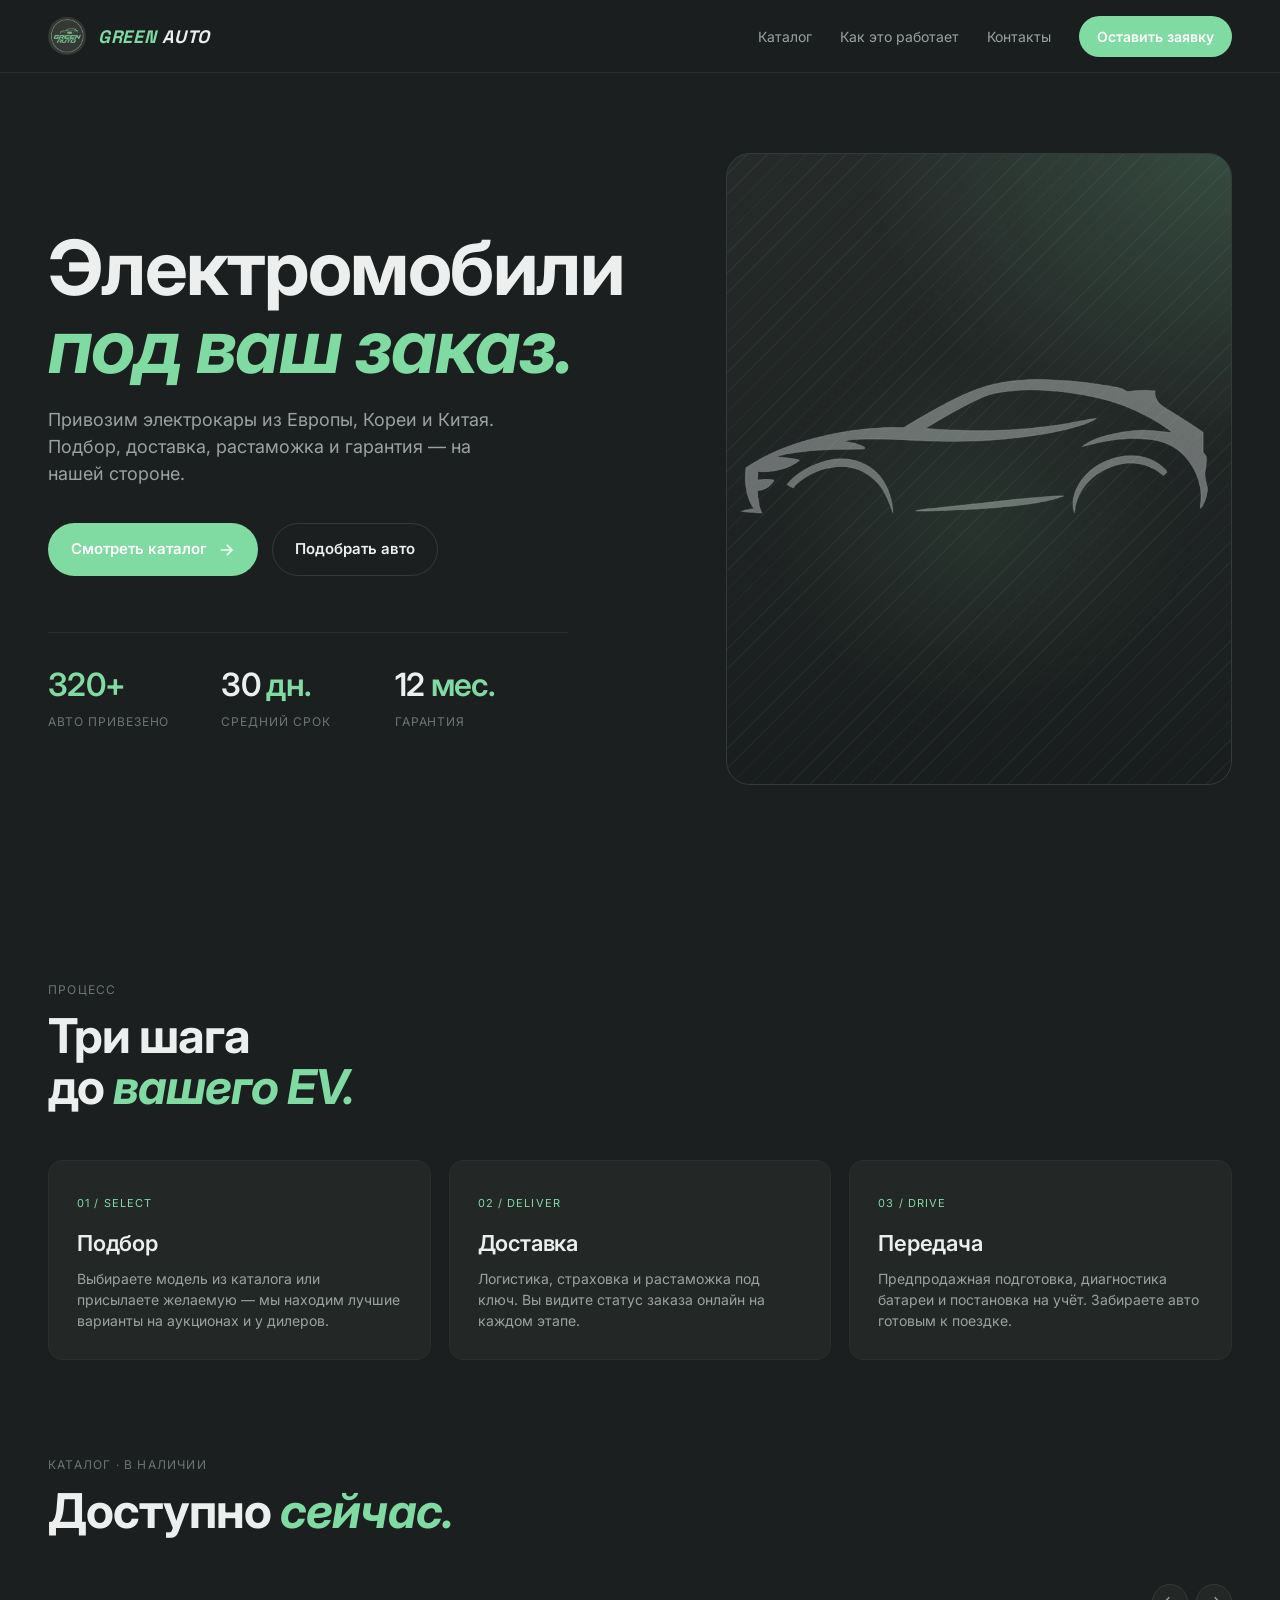
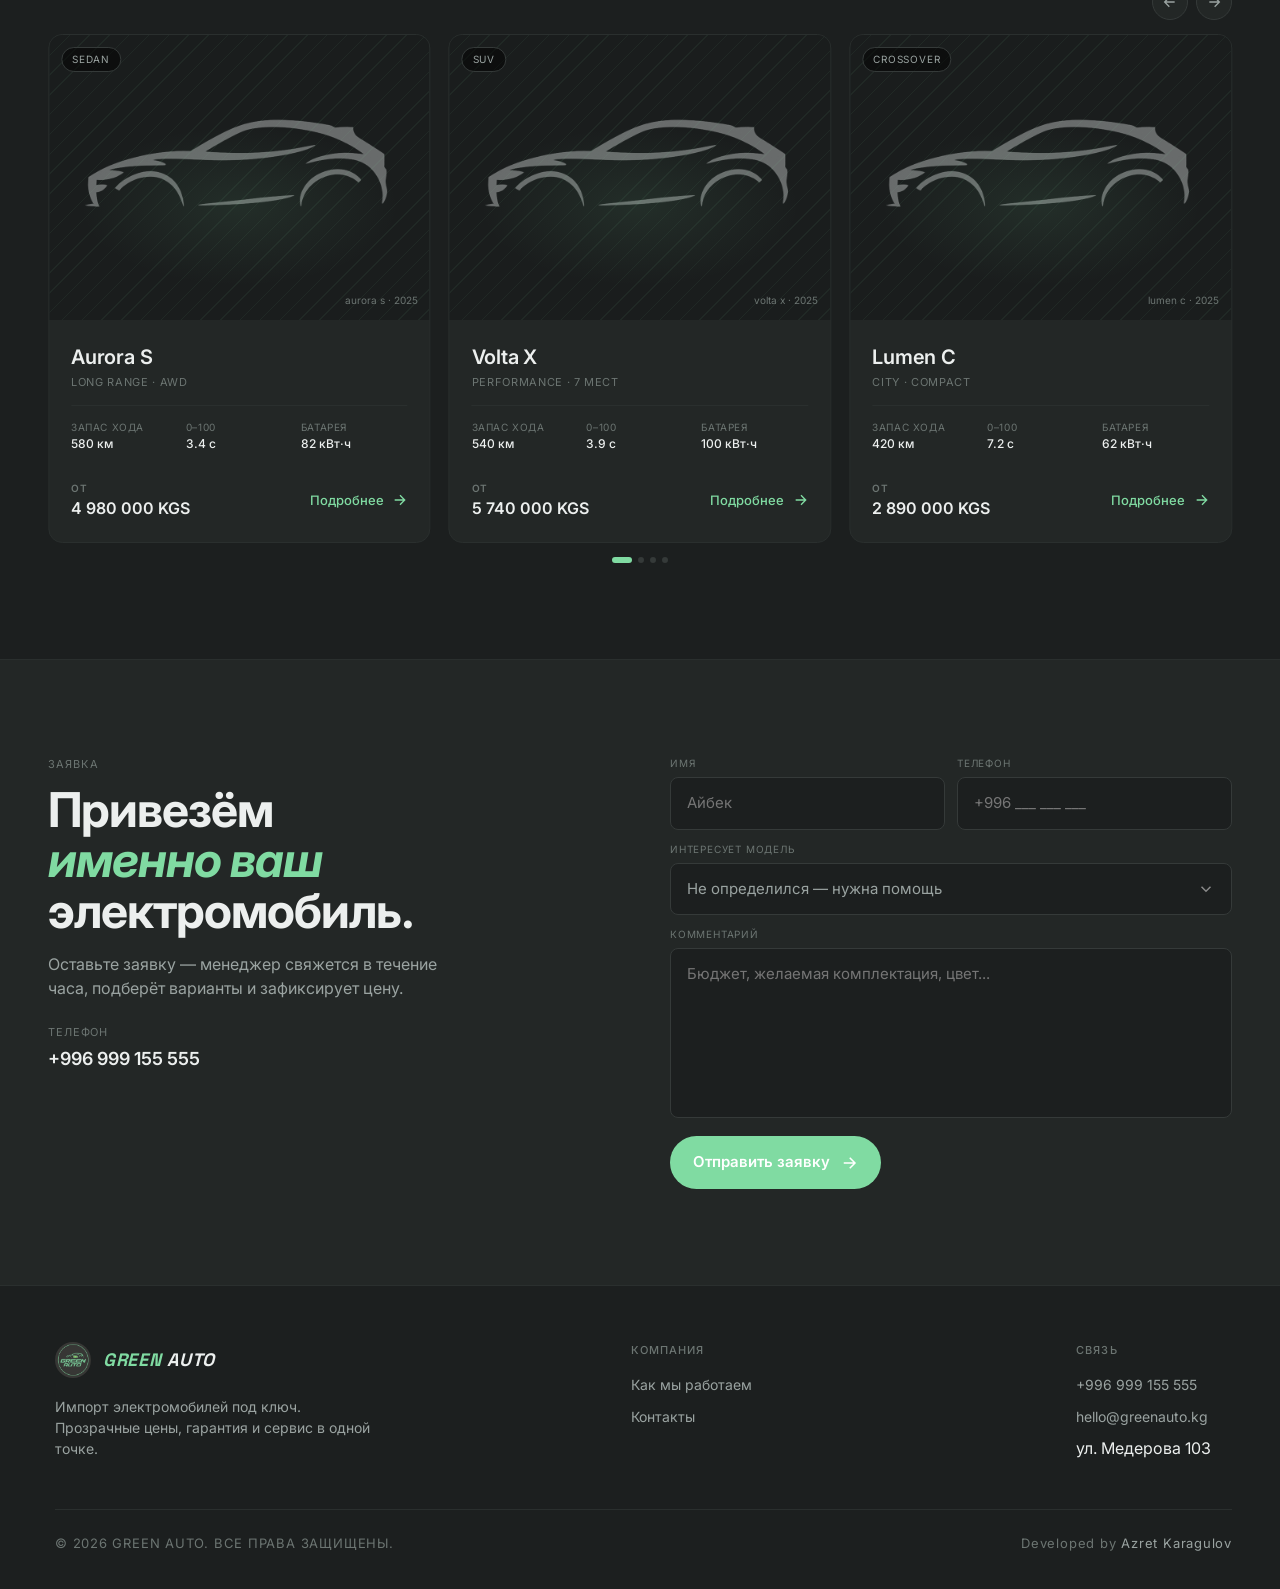
==== index.html @ da024464 "Add files via upload" ====
<!doctype html>
<html lang="ru">
<head>
<meta charset="utf-8" />
<meta name="viewport" content="width=device-width, initial-scale=1" />
<title>Green Auto — электромобили под заказ</title>
<link rel="preconnect" href="https://fonts.googleapis.com" />
<link rel="preconnect" href="https://fonts.gstatic.com" crossorigin />
<link href="https://fonts.googleapis.com/css2?family=Inter:wght@400;500;600;700;800&family=Space+Grotesk:wght@700&display=swap" rel="stylesheet" />
<link rel="stylesheet" href="./styles.css" />
</head>
<body>

<!-- ============ NAV ============ -->
<header class="nav">
  <div class="container nav-inner">
    <a href="index.html" class="brand">
      <img src="/imgs/logo.png" alt="Green Auto" style="width:38px;height:38px;border-radius:50%;object-fit:cover;" />
      <span class="brand-name"><span>GREEN</span> AUTO</span>
    </a>
    <nav class="nav-links">
      <a href="#cars">Каталог</a>
      <a href="#how">Как это работает</a>
      <a href="#contact">Контакты</a>
      <a href="#contact" class="nav-cta">Оставить заявку</a>
    </nav>
  </div>
</header>

<!-- ============ HERO ============ -->
<section class="hero">
  <div class="container hero-grid">
    <div class="hero-copy">
      <h1>Электромобили<br/><span class="accent">под ваш заказ.</span></h1>
      <p class="hero-sub">Привозим электрокары из Европы, Кореи и Китая. Подбор, доставка, растаможка и гарантия — на нашей стороне.</p>
      <div class="hero-actions">
        <a href="#cars" class="btn btn-primary">
          Смотреть каталог
          <svg class="arrow" viewBox="0 0 24 24" fill="none" stroke="currentColor" stroke-width="2"><path d="M5 12h14M13 5l7 7-7 7"/></svg>
        </a>
        <a href="#contact" class="btn btn-ghost">Подобрать авто</a>
      </div>

      <div class="hero-stats">
        <div>
          <div class="stat-num"><span>320+</span></div>
          <div class="stat-label">авто привезено</div>
        </div>
        <div>
          <div class="stat-num">30 <span>дн.</span></div>
          <div class="stat-label">средний срок</div>
        </div>
        <div>
          <div class="stat-num">12 <span>мес.</span></div>
          <div class="stat-label">гарантия</div>
        </div>
      </div>
    </div>

<div class="hero-visual" aria-hidden="true">
          <div class="placeholder-stripes"></div>
          <img src="/imgs/car_bg.png" alt="Электромобиль" style="position:absolute;inset:0;width:100%;height:100%;object-fit:cover;mix-blend-mode:luminosity;opacity:0.55;" />
    </div>
  </div>
</section>

<!-- ============ HOW IT WORKS ============ -->
<section id="how">
  <div class="container">
    <div class="section-head">
      <div>
        <div class="kicker">процесс</div>
        <h2>Три шага<br/>до <span class="accent">вашего EV.</span></h2>
      </div>
    </div>

    <div class="steps">
      <div class="step">
        <span class="num">01 / SELECT</span>
        <h3>Подбор</h3>
        <p>Выбираете модель из каталога или присылаете желаемую — мы находим лучшие варианты на аукционах и у дилеров.</p>
      </div>
      <div class="step">
        <span class="num">02 / DELIVER</span>
        <h3>Доставка</h3>
        <p>Логистика, страховка и растаможка под ключ. Вы видите статус заказа онлайн на каждом этапе.</p>
      </div>
      <div class="step">
        <span class="num">03 / DRIVE</span>
        <h3>Передача</h3>
        <p>Предпродажная подготовка, диагностика батареи и постановка на учёт. Забираете авто готовым к поездке.</p>
      </div>
    </div>
  </div>
</section>

<!-- ============ CARS ============ -->
<section id="cars" style="padding-top:0;">
  <div class="container">
    <div class="section-head">
      <div>
        <div class="kicker">каталог · в наличии</div>
        <h2>Доступно <span class="accent">сейчас.</span></h2>
      </div>
    </div>

    <div class="cars-grid">

      <a href="aurora-s.html" class="car-card">
        <div class="car-media">
          <div class="placeholder-stripes"></div>
          <img src="/imgs/car_bg.png" alt="Автомобиль" style="position:absolute;inset:0;width:100%;height:100%;object-fit:cover;mix-blend-mode:luminosity;opacity:0.55;" />
          <span class="badge">SEDAN</span>
          <span class="label">aurora s · 2025</span>
        </div>
        <div class="car-body">
          <div class="car-title-row">
            <div>
              <div class="car-title">Aurora S</div>
              <div class="car-sub">LONG RANGE · AWD</div>
            </div>
          </div>
          <div class="car-specs">
            <div>
              <div class="k">Запас хода</div>
              <div class="v">580 км</div>
            </div>
            <div>
              <div class="k">0–100</div>
              <div class="v">3.4 с</div>
            </div>
            <div>
              <div class="k">Батарея</div>
              <div class="v">82 кВт·ч</div>
            </div>
          </div>
          <div class="car-foot">
            <div class="car-price">
              <span class="from">от</span>
              4 980 000 KGS
            </div>
            <span class="car-link">Подробнее
              <svg width="16" height="16" viewBox="0 0 24 24" fill="none" stroke="currentColor" stroke-width="2"><path d="M5 12h14M13 5l7 7-7 7"/></svg>
            </span>
          </div>
        </div>
      </a>

      <a href="volta-x.html" class="car-card">
        <div class="car-media">
          <div class="placeholder-stripes"></div>
          <img src="/imgs/car_bg.png" alt="Автомобиль" style="position:absolute;inset:0;width:100%;height:100%;object-fit:cover;mix-blend-mode:luminosity;opacity:0.55;" />
          <span class="badge">SUV</span>
          <span class="label">volta x · 2025</span>
        </div>
        <div class="car-body">
          <div class="car-title-row">
            <div>
              <div class="car-title">Volta X</div>
              <div class="car-sub">PERFORMANCE · 7 МЕСТ</div>
            </div>
          </div>
          <div class="car-specs">
            <div>
              <div class="k">Запас хода</div>
              <div class="v">540 км</div>
            </div>
            <div>
              <div class="k">0–100</div>
              <div class="v">3.9 с</div>
            </div>
            <div>
              <div class="k">Батарея</div>
              <div class="v">100 кВт·ч</div>
            </div>
          </div>
          <div class="car-foot">
            <div class="car-price">
              <span class="from">от</span>
              5 740 000 KGS
            </div>
            <span class="car-link">Подробнее
              <svg width="16" height="16" viewBox="0 0 24 24" fill="none" stroke="currentColor" stroke-width="2"><path d="M5 12h14M13 5l7 7-7 7"/></svg>
            </span>
          </div>
        </div>
      </a>

      <a href="lumen-c.html" class="car-card">
        <div class="car-media">
          <div class="placeholder-stripes"></div>
          <img src="/imgs/car_bg.png" alt="Автомобиль" style="position:absolute;inset:0;width:100%;height:100%;object-fit:cover;mix-blend-mode:luminosity;opacity:0.55;" />
          <span class="badge">CROSSOVER</span>
          <span class="label">lumen c · 2025</span>
        </div>
        <div class="car-body">
          <div class="car-title-row">
            <div>
              <div class="car-title">Lumen C</div>
              <div class="car-sub">CITY · COMPACT</div>
            </div>
          </div>
          <div class="car-specs">
            <div>
              <div class="k">Запас хода</div>
              <div class="v">420 км</div>
            </div>
            <div>
              <div class="k">0–100</div>
              <div class="v">7.2 с</div>
            </div>
            <div>
              <div class="k">Батарея</div>
              <div class="v">62 кВт·ч</div>
            </div>
          </div>
          <div class="car-foot">
            <div class="car-price">
              <span class="from">от</span>
              2 890 000 KGS
            </div>
            <span class="car-link">Подробнее
              <svg width="16" height="16" viewBox="0 0 24 24" fill="none" stroke="currentColor" stroke-width="2"><path d="M5 12h14M13 5l7 7-7 7"/></svg>
            </span>
          </div>
        </div>
      </a>

      <a href="orbit-gt.html" class="car-card">
        <div class="car-media">
          <div class="placeholder-stripes"></div>
          <img src="/imgs/car_bg.png" alt="Автомобиль" style="position:absolute;inset:0;width:100%;height:100%;object-fit:cover;mix-blend-mode:luminosity;opacity:0.55;" />
          <span class="badge">GT COUPE</span>
          <span class="label">orbit gt · 2025</span>
        </div>
        <div class="car-body">
          <div class="car-title-row">
            <div>
              <div class="car-title">Orbit GT</div>
              <div class="car-sub">DUAL MOTOR · 800V</div>
            </div>
          </div>
          <div class="car-specs">
            <div>
              <div class="k">Запас хода</div>
              <div class="v">610 км</div>
            </div>
            <div>
              <div class="k">0–100</div>
              <div class="v">2.8 с</div>
            </div>
            <div>
              <div class="k">Батарея</div>
              <div class="v">93 кВт·ч</div>
            </div>
          </div>
          <div class="car-foot">
            <div class="car-price">
              <span class="from">от</span>
              7 220 000 KGS
            </div>
            <span class="car-link">Подробнее
              <svg width="16" height="16" viewBox="0 0 24 24" fill="none" stroke="currentColor" stroke-width="2"><path d="M5 12h14M13 5l7 7-7 7"/></svg>
            </span>
          </div>
        </div>
      </a>

    </div>
  </div>
</section>

<!-- ============ CONTACT ============ -->
<section id="contact" class="contact">
  <div class="container contact-grid">
    <div>
      <div class="kicker mono" style="color:var(--text-dim);font-size:11px;letter-spacing:.1em;text-transform:uppercase;margin-bottom:12px;">заявка</div>
      <h2>Привезём <br><span class="accent">именно ваш</span> электромобиль.</h2>
      <p>Оставьте заявку — менеджер свяжется в течение часа, подберёт варианты и зафиксирует цену.</p>
      <div style="display:flex;gap:24px;margin-top:24px;flex-wrap:wrap;">
        <div>
          <div class="mono" style="font-size:11px;color:var(--text-dim);letter-spacing:.08em;text-transform:uppercase;">Телефон</div>
          <div style="font-size:18px;font-weight:600;margin-top:4px;">+996 999 155 555</div>
        </div>
      </div>
    </div>

    <form class="contact-form" id="leadForm" onsubmit="event.preventDefault(); this.querySelector('.submit').textContent='Заявка отправлена ✓'; this.querySelector('.submit').disabled=true;">
      <div class="row">
        <div class="field">
          <label>Имя</label>
          <input type="text" placeholder="Айбек" required />
        </div>
        <div class="field">
          <label>Телефон</label>
          <input type="tel" id="phoneInput" placeholder="+996 ___ ___ ___" required />
        </div>
      </div>
      <div class="field">
        <label>Интересует модель</label>
        <select>
          <option>Не определился — нужна помощь</option>
          <option>Aurora S</option>
          <option>Volta X</option>
          <option>Lumen C</option>
          <option>Orbit GT</option>
          <option>Другая модель</option>
        </select>
      </div>
      <div class="field">
        <label>Комментарий</label>
        <textarea rows="5" placeholder="Бюджет, желаемая комплектация, цвет..." maxlength="300" style="resize:none;"></textarea>
      </div>
      <button type="submit" class="btn btn-primary submit">
        Отправить заявку
        <svg class="arrow" viewBox="0 0 24 24" fill="none" stroke="currentColor" stroke-width="2"><path d="M5 12h14M13 5l7 7-7 7"/></svg>
      </button>
    </form>
  </div>
</section>

<!-- ============ FOOTER ============ -->
<footer class="footer">
  <div class="container">
    <div class="footer-grid">
      <div>
        <a href="index.html" class="brand">
          <img src="/imgs/logo.png" alt="Green Auto" style="width:36px;height:36px;border-radius:50%;object-fit:cover;" />
          <span class="brand-name"><span>GREEN</span> AUTO</span>
        </a>
        <p class="footer-tag">Импорт электромобилей под ключ. Прозрачные цены, гарантия и сервис в одной точке.</p>
      </div>
      <div>
        <h4>Компания</h4>
        <ul>
          <li><a href="#how">Как мы работаем</a></li>
          <li><a href="#contact">Контакты</a></li>
        </ul>
      </div>
      <div>
        <h4>Связь</h4>
        <ul>
          <li><a href="tel:+996999155555">+996 999 155 555</a></li>
          <li><a href="mailto:hello@greenauto.kg">hello@greenauto.kg</a></li>
          <li>ул. Медерова 103</li>
        </ul>
      </div>
    </div>
    <div class="footer-bottom">
      <span>© 2026 GREEN AUTO. ВСЕ ПРАВА ЗАЩИЩЕНЫ.</span>
      <span>Developed by <a href="https://t.me/azret_ka" target="_blank" style="color:var(--text-muted);text-decoration:none;transition:color .15s;" onmouseover="this.style.color='var(--accent)'" onmouseout="this.style.color='var(--text-muted)'">Azret Karagulov</a></span>
    </div>
  </div>
</footer>

<script>
  // Phone mask +996 XXX XXX XXX
  const phone = document.getElementById('phoneInput');
  if (phone) {
    const fmt = (raw) => {
      const d = raw.replace(/\D/g,'').replace(/^996/, '').slice(0, 9);
      let out = '+996';
      if (d.length > 0) out += ' ' + d.slice(0,3);
      if (d.length > 3) out += ' ' + d.slice(3,6);
      if (d.length > 6) out += ' ' + d.slice(6,9);
      return out;
    };
    phone.addEventListener('focus', e => { if (!e.target.value) e.target.value = '+996 '; });
    phone.addEventListener('input', e => { e.target.value = fmt(e.target.value); });
    phone.addEventListener('blur', e => { if (e.target.value === '+996' || e.target.value === '+996 ') e.target.value = ''; });
  }
</script>
<script src="script.js"></script>
</body>
</html>
---- styles.css ----
/* Green Auto — design tokens & base styles */
:root {
  --bg: #1c1f1f;
  --bg-elev: #232726;
  --bg-elev-2: #2b302f;
  --line: #353a39;
  --line-soft: #2a2f2e;
  --text: #ecefee;
  --text-muted: #9aa3a1;
  --text-dim: #6c7572;
  --accent: oklch(0.82 0.12 155);
  /* mint green from logo */
  --accent-strong: oklch(0.74 0.16 152);
  --accent-soft: oklch(0.82 0.12 155 / 0.12);
  --radius: 14px;
  --radius-sm: 8px;
  --maxw: 1240px;
}

* {
  box-sizing: border-box;
}

html,
body {
  margin: 0;
  padding: 0;
}

html {
  scroll-behavior: smooth;
}

body {
  background: var(--bg);
  color: var(--text);
  font-family: "Inter", ui-sans-serif, system-ui, -apple-system, "Helvetica Neue", Arial, sans-serif;
  font-size: 16px;
  line-height: 1.5;
  -webkit-font-smoothing: antialiased;
  text-rendering: optimizeLegibility;
}

img {
  max-width: 100%;
  display: block;
}

a {
  color: inherit;
  text-decoration: none;
}

button {
  font: inherit;
  cursor: pointer;
  border: none;
  background: none;
  color: inherit;
}

.mono {
  font-family: "Inter", ui-sans-serif, system-ui, sans-serif;
  letter-spacing: 0.06em;
}

.container {
  max-width: var(--maxw);
  margin: 0 auto;
  padding: 0 28px;
}

/* ---------- NAV ---------- */
.nav {
  position: sticky;
  top: 0;
  z-index: 50;
  background: color-mix(in oklab, var(--bg) 85%, transparent);
  backdrop-filter: blur(14px);
  -webkit-backdrop-filter: blur(14px);
  border-bottom: 1px solid var(--line-soft);
}

.nav-inner {
  display: flex;
  align-items: center;
  justify-content: space-between;
  height: 72px;
}

.brand {
  display: inline-flex;
  align-items: center;
  gap: 12px;
}

.brand-mark {
  width: 36px;
  height: 36px;
  border-radius: 50%;
  background: #1c1f1f;
  border: 1.5px solid var(--accent);
  display: grid;
  place-items: center;
  position: relative;
}

.brand-mark::after {
  content: "";
  width: 14px;
  height: 8px;
  border-radius: 2px;
  background: linear-gradient(90deg, var(--accent-strong), var(--accent));
}

.brand-name {
  font-family: "Space Grotesk", "Inter", sans-serif;
  font-weight: 700;
  letter-spacing: 0.04em;
  font-style: italic;
  font-size: 18px;
}

.brand-name span {
  color: var(--accent);
}

.nav-links {
  display: flex;
  gap: 28px;
  align-items: center;
}

.nav-links a {
  color: var(--text-muted);
  font-size: 14px;
  transition: color .15s ease;
}

.nav-links a:hover {
  color: var(--text);
}

.nav-cta {
  padding: 10px 18px;
  border-radius: 999px;
  background: var(--accent);
  color: #ffffff;
  font-weight: 600;
  font-size: 14px;
  transition: transform .15s ease, background .15s ease;
}

.nav-cta:hover {
  background: var(--accent-strong);
}

.nav-links a.nav-cta {
  color: #ffffff;
}

/* ---------- BUTTONS ---------- */
.btn {
  display: inline-flex;
  align-items: center;
  gap: 10px;
  padding: 14px 22px;
  border-radius: 999px;
  font-weight: 600;
  font-size: 15px;
  transition: transform .15s ease, background .15s ease, border-color .15s ease;
  border: 1px solid transparent;
}

.btn-primary {
  background: var(--accent);
  color: #ffffff;
}

.btn-primary:hover {
  background: var(--accent-strong);
}

.btn-ghost {
  border-color: var(--line);
  color: var(--text);
}

.btn-ghost:hover {
  border-color: var(--accent);
  color: var(--accent);
}

.btn .arrow {
  width: 18px;
  height: 18px;
  transition: transform .2s ease;
}

.btn:hover .arrow {
  transform: translateX(3px);
}

/* ---------- HERO ---------- */
.hero {
  position: relative;
  padding: 80px 0 100px;
  overflow: hidden;
}

.hero-grid {
  display: grid;
  grid-template-columns: 1.1fr 0.9fr;
  gap: 60px;
  align-items: center;
}

.hero-eyebrow {
  display: inline-flex;
  align-items: center;
  gap: 10px;
  padding: 6px 12px;
  border-radius: 999px;
  border: 1px solid var(--line);
  font-size: 12px;
  letter-spacing: 0.08em;
  color: var(--text-muted);
  text-transform: uppercase;
}

.hero-eyebrow .dot {
  width: 6px;
  height: 6px;
  border-radius: 50%;
  background: var(--accent);
  box-shadow: 0 0 0 4px color-mix(in oklab, var(--accent) 25%, transparent);
}

.hero h1 {
  margin: 22px 0 22px;
  font-size: clamp(44px, 6vw, 76px);
  line-height: 1.02;
  font-weight: 700;
  letter-spacing: -0.02em;
}

.hero h1 .accent {
  font-style: italic;
  color: var(--accent);
}

.hero-sub {
  font-size: 18px;
  color: var(--text-muted);
  max-width: 480px;
  margin-bottom: 36px;
}

.hero-actions {
  display: flex;
  gap: 14px;
  flex-wrap: wrap;
}

.hero-stats {
  margin-top: 56px;
  display: grid;
  grid-template-columns: repeat(3, 1fr);
  gap: 0;
  border-top: 1px solid var(--line-soft);
  padding-top: 28px;
  max-width: 520px;
}

.stat-num {
  font-size: 32px;
  font-weight: 600;
  letter-spacing: -0.02em;
}

.stat-num span {
  color: var(--accent);
}

.stat-label {
  font-size: 12px;
  color: var(--text-dim);
  text-transform: uppercase;
  letter-spacing: 0.08em;
  margin-top: 4px;
}

/* hero visual */
.hero-visual {
  position: relative;
  aspect-ratio: 4 / 5;
  border-radius: 24px;
  background:
    radial-gradient(120% 80% at 100% 0%, color-mix(in oklab, var(--accent) 18%, transparent), transparent 60%),
    linear-gradient(180deg, #262b2a 0%, #1a1d1d 100%);
  border: 1px solid var(--line);
  overflow: hidden;
}

.hero-visual .placeholder-stripes {
  position: absolute;
  inset: 0;
}

.hero-visual .label {
  position: absolute;
  left: 22px;
  bottom: 22px;
  font-family: "Inter", sans-serif;
  font-size: 12px;
  color: var(--text-dim);
  letter-spacing: 0.06em;
}

.hero-visual .meter {
  position: absolute;
  top: 22px;
  left: 22px;
  display: flex;
  align-items: center;
  gap: 10px;
  padding: 10px 14px;
  background: color-mix(in oklab, #000 35%, transparent);
  border: 1px solid var(--line);
  border-radius: 999px;
  font-family: "Inter", sans-serif;
  font-size: 12px;
  color: var(--text);
}

.hero-visual .meter .bar {
  width: 48px;
  height: 6px;
  border-radius: 2px;
  background: var(--line);
  overflow: hidden;
  position: relative;
}

.hero-visual .meter .bar::after {
  content: "";
  position: absolute;
  inset: 0;
  background: linear-gradient(90deg, var(--accent-strong), var(--accent));
  width: 78%;
}

.hero-visual .badge {
  position: absolute;
  right: 22px;
  bottom: 22px;
  width: 96px;
  height: 96px;
  border-radius: 50%;
  border: 1px solid var(--accent);
  display: grid;
  place-items: center;
  font-family: "Inter", sans-serif;
  font-size: 10px;
  color: var(--accent);
  letter-spacing: 0.08em;
  text-align: center;
  background: color-mix(in oklab, #000 30%, transparent);
}

/* placeholder stripes (used in cards too) */
.placeholder-stripes {
  background-image: repeating-linear-gradient(135deg,
      color-mix(in oklab, var(--accent) 6%, transparent) 0 1px,
      transparent 1px 14px);
}

.placeholder-stripes::before {
  content: "";
  position: absolute;
  inset: 0;
  background: radial-gradient(60% 40% at 50% 60%, color-mix(in oklab, var(--accent) 9%, transparent), transparent 70%);
  pointer-events: none;
}

/* ---------- SECTION ---------- */
section {
  padding: 96px 0;
}

.section-head {
  display: flex;
  align-items: end;
  justify-content: space-between;
  gap: 24px;
  margin-bottom: 48px;
}

.section-head h2 {
  margin: 0;
  font-size: clamp(32px, 4vw, 48px);
  font-weight: 700;
  letter-spacing: -0.02em;
  line-height: 1.05;
}

.section-head h2 .accent {
  color: var(--accent);
  font-style: italic;
}

.section-head .kicker {
  font-family: "Inter", sans-serif;
  font-size: 12px;
  color: var(--text-dim);
  text-transform: uppercase;
  letter-spacing: 0.1em;
  margin-bottom: 12px;
}

.section-head .right {
  font-size: 14px;
  color: var(--text-muted);
  max-width: 360px;
  text-align: right;
}

/* ---------- HOW IT WORKS ---------- */
.steps {
  display: grid;
  grid-template-columns: repeat(3, 1fr);
  gap: 18px;
}

.step {
  padding: 28px;
  border-radius: var(--radius);
  border: 1px solid var(--line-soft);
  background: var(--bg-elev);
  position: relative;
  min-height: 200px;
}

.step .num {
  font-family: "Inter", sans-serif;
  font-size: 11px;
  color: var(--accent);
  letter-spacing: 0.1em;
}

.step h3 {
  margin: 14px 0 8px;
  font-size: 22px;
  font-weight: 600;
  letter-spacing: -0.01em;
}

.step p {
  margin: 0;
  color: var(--text-muted);
  font-size: 14px;
}

/* ---------- CARS GRID ---------- */
.cars-grid {
  display: grid;
  grid-template-columns: repeat(4, 1fr);
  gap: 18px;
}

.car-card {
  display: flex;
  flex-direction: column;
  border-radius: var(--radius);
  border: 1px solid var(--line-soft);
  background: var(--bg-elev);
  overflow: hidden;
  transition: transform .25s ease, border-color .25s ease, background .25s ease;
}

.car-card:hover {
  transform: translateY(-4px);
  border-color: var(--accent);
  background: var(--bg-elev-2);
}

.car-media {
  position: relative;
  aspect-ratio: 4 / 3;
  background: #1a1d1d;
  overflow: hidden;
}

.car-media .placeholder-stripes {
  position: absolute;
  inset: 0;
}

.car-media .badge {
  position: absolute;
  top: 12px;
  left: 12px;
  padding: 4px 10px;
  border-radius: 999px;
  background: color-mix(in oklab, #000 50%, transparent);
  border: 1px solid var(--line);
  font-family: "Inter", sans-serif;
  font-size: 10px;
  color: var(--text-muted);
  letter-spacing: 0.08em;
}

.car-media .label {
  position: absolute;
  right: 12px;
  bottom: 12px;
  font-family: "Inter", sans-serif;
  font-size: 10px;
  color: var(--text-dim);
}

.car-body {
  padding: 22px;
  display: flex;
  flex-direction: column;
  gap: 14px;
  flex: 1;
}

.car-title-row {
  display: flex;
  align-items: baseline;
  justify-content: space-between;
  gap: 12px;
}

.car-title {
  font-size: 20px;
  font-weight: 600;
  letter-spacing: -0.01em;
}

.car-sub {
  font-family: "Inter", sans-serif;
  font-size: 11px;
  color: var(--text-dim);
  letter-spacing: 0.06em;
  margin-top: 2px;
}

.car-specs {
  display: grid;
  grid-template-columns: repeat(3, 1fr);
  gap: 4px 8px;
  border-top: 1px solid var(--line-soft);
  padding-top: 14px;
  font-size: 12px;
}

.car-specs .k {
  color: var(--text-dim);
  font-family: "Inter", sans-serif;
  font-size: 10px;
  text-transform: uppercase;
  letter-spacing: 0.06em;
}

.car-specs .v {
  color: var(--text);
  font-weight: 500;
}

.car-foot {
  display: flex;
  align-items: center;
  justify-content: space-between;
  margin-top: auto;
  padding-top: 14px;
}

.car-price {
  font-size: 16px;
  font-weight: 600;
}

.car-price .from {
  font-family: "Inter", sans-serif;
  font-size: 10px;
  color: var(--text-dim);
  letter-spacing: 0.08em;
  text-transform: uppercase;
  display: block;
}

.car-link {
  display: inline-flex;
  align-items: center;
  gap: 8px;
  font-size: 13px;
  color: var(--accent);
  font-weight: 500;
}

.car-link svg {
  transition: transform .2s ease;
}

.car-card:hover .car-link svg {
  transform: translateX(3px);
}

/* ---------- CTA / CONTACT ---------- */
.contact {
  border-top: 1px solid var(--line-soft);
  border-bottom: 1px solid var(--line-soft);
  background: var(--bg-elev);
}

.contact-grid {
  display: grid;
  grid-template-columns: 1fr 1fr;
  gap: 60px;
  align-items: flex-start;
}

.contact h2 {
  font-size: clamp(32px, 4vw, 48px);
  margin: 0 0 16px;
  line-height: 1.05;
  letter-spacing: -0.02em;
}

.contact h2 .accent {
  color: var(--accent);
  font-style: italic;
}

.contact p {
  color: var(--text-muted);
  max-width: 420px;
}

.contact-form {
  display: grid;
  gap: 12px;
}

.contact-form .row {
  display: grid;
  grid-template-columns: 1fr 1fr;
  gap: 12px;
}

.field {
  display: flex;
  flex-direction: column;
  gap: 6px;
}

.field label {
  font-family: "Inter", sans-serif;
  font-size: 10px;
  color: var(--text-dim);
  text-transform: uppercase;
  letter-spacing: 0.08em;
}

.field input,
.field select,
.field textarea {
  background: var(--bg);
  border: 1px solid var(--line);
  color: var(--text);
  padding: 14px 16px;
  border-radius: var(--radius-sm);
  font: inherit;
  font-size: 15px;
  outline: none;
  transition: border-color .15s ease;
}

.field select {
  padding-right: 36px;
  appearance: none;
  -webkit-appearance: none;
  color: var(--text-muted);
  background-image: url("data:image/svg+xml,%3Csvg xmlns='http://www.w3.org/2000/svg' width='18' height='18' viewBox='0 0 24 24' fill='none' stroke='%23888' stroke-width='2'%3E%3Cpath d='M6 9l6 6 6-6'/%3E%3C/svg%3E");
  background-repeat: no-repeat;
  background-position: right 16px center;
}

.field select:focus {
  color: var(--text);
  background-image: url("data:image/svg+xml,%3Csvg xmlns='http://www.w3.org/2000/svg' width='18' height='18' viewBox='0 0 24 24' fill='none' stroke='%23ffffff' stroke-width='2'%3E%3Cpath d='M6 9l6 6 6-6'/%3E%3C/svg%3E");
}

.field input:focus,
.field select:focus,
.field textarea:focus {
  border-color: var(--accent);

}

.field textarea {
  min-height: 170px;
}

.contact-form .submit {
  margin-top: 6px;
  justify-self: start;
}

/* ---------- FOOTER ---------- */
.footer {
  padding: 56px 0 36px;
}

.footer .container {
  padding-left: 35px;
}

.footer-grid {
  display: grid;
  grid-template-columns: 2fr 1.5fr 0.6fr;
  gap: 56px;
  padding-bottom: 36px;
  border-bottom: 1px solid var(--line-soft);
}

.footer h4 {
  font-family: "Inter", sans-serif;
  font-size: 11px;
  color: var(--text-dim);
  text-transform: uppercase;
  letter-spacing: 0.1em;
  margin: 0 0 14px;
  font-weight: 500;
}

.footer ul {
  list-style: none;
  padding: 0;
  margin: 0;
  display: grid;
  gap: 8px;
}

.footer ul a {
  color: var(--text-muted);
  font-size: 14px;
}

.footer ul a:hover {
  color: var(--accent);
}

.footer-tag {
  color: var(--text-muted);
  font-size: 14px;
  max-width: 320px;
  margin-top: 12px;
}

.footer-bottom {
  display: flex;
  justify-content: space-between;
  align-items: center;
  padding-top: 24px;
  font-family: "Inter", sans-serif;
  font-size: 13px;
  color: var(--text-dim);
  letter-spacing: 0.06em;
}

/* ---------- CAR DETAIL PAGE (v2) ---------- */
.crumb {
  font-family: "Inter", sans-serif;
  font-size: 11px;
  color: var(--text-dim);
  letter-spacing: 0.08em;
  text-transform: uppercase;
  padding: 28px 0 0;
}

/* Big hero stage for the car page */
.car-hero {
  padding: 32px 0 48px;
}

.car-hero-head {
  display: flex;
  justify-content: space-between;
  align-items: flex-end;
  gap: 24px;
  padding-bottom: 24px;
  border-bottom: 1px solid var(--line-soft);
  margin-bottom: 28px;
}

.car-hero-head .meta {
  display: flex;
  gap: 10px;
  flex-wrap: wrap;
  margin-bottom: 14px;
}

.car-hero-head .chip {
  display: inline-flex;
  align-items: center;
  gap: 6px;
  padding: 5px 11px;
  border-radius: 999px;
  border: 1px solid var(--line);
  font-size: 11px;
  letter-spacing: 0.08em;
  text-transform: uppercase;
  color: var(--text-muted);
}

.car-hero-head .chip.green {
  border-color: var(--accent);
  color: var(--accent);
}

.car-hero-head h1 {
  margin: 0;
  font-size: clamp(40px, 6vw, 84px);
  line-height: 0.98;
  letter-spacing: -0.03em;
  font-weight: 700;
}

.car-hero-head h1 .accent {
  color: var(--accent);
  font-style: italic;
}

.car-hero-head .price-block {
  text-align: right;
  flex-shrink: 0;
}

.car-hero-head .price-block .lbl {
  font-size: 11px;
  color: var(--text-dim);
  letter-spacing: 0.08em;
  text-transform: uppercase;
}

.car-hero-head .price-block .val {
  font-size: 32px;
  font-weight: 700;
  letter-spacing: -0.02em;
  margin-top: 4px;
}

.car-hero-head .price-block .term {
  margin-top: 6px;
  font-size: 12px;
  color: var(--accent);
  letter-spacing: 0.06em;
}

.car-stage {
  position: relative;
  aspect-ratio: 16 / 9;
  border-radius: 22px;
  background:
    radial-gradient(80% 60% at 50% 100%, color-mix(in oklab, var(--accent) 22%, transparent), transparent 70%),
    linear-gradient(180deg, #232726 0%, #181b1b 100%);
  border: 1px solid var(--line);
  overflow: hidden;
}

.car-stage svg {
  width: 100%;
  height: 100%;
  display: block;
}

.car-stage .label {
  position: absolute;
  left: 22px;
  bottom: 22px;
  font-size: 11px;
  color: var(--text-dim);
  letter-spacing: 0.08em;
}

.car-stage .stage-meter {
  position: absolute;
  top: 22px;
  right: 22px;
  display: flex;
  gap: 18px;
  padding: 12px 16px;
  background: color-mix(in oklab, #000 35%, transparent);
  border: 1px solid var(--line);
  border-radius: 14px;
  backdrop-filter: blur(8px);
}

.car-stage .stage-meter .item .k {
  font-size: 10px;
  color: var(--text-dim);
  letter-spacing: 0.08em;
  text-transform: uppercase;
}

.car-stage .stage-meter .item .v {
  font-size: 16px;
  font-weight: 600;
  color: var(--text);
  margin-top: 2px;
}

.car-stage .stage-meter .item .v span {
  color: var(--accent);
}

.thumb-row {
  display: grid;
  grid-template-columns: repeat(4, 1fr);
  gap: 12px;
  margin-top: 14px;
}

.thumb-row .detail-thumb {
  aspect-ratio: 16/10;
}

/* Key numbers strip */
.key-stats {
  display: grid;
  grid-template-columns: repeat(4, 1fr);
  gap: 0;
  margin-top: 36px;
  border-top: 1px solid var(--line-soft);
  border-bottom: 1px solid var(--line-soft);
}

.key-stats .cell {
  padding: 24px 24px;
  border-right: 1px solid var(--line-soft);
}

.key-stats .cell:last-child {
  border-right: none;
}

.key-stats .cell .k {
  font-size: 11px;
  color: var(--text-dim);
  letter-spacing: 0.08em;
  text-transform: uppercase;
}

.key-stats .cell .v {
  font-size: 32px;
  font-weight: 700;
  letter-spacing: -0.02em;
  margin-top: 6px;
}

.key-stats .cell .v span {
  color: var(--accent);
  font-size: 18px;
  font-weight: 600;
  margin-left: 4px;
}

/* Two-col content section */
.car-content {
  padding: 80px 0 40px;
}

.car-content-grid {
  display: grid;
  grid-template-columns: 1.4fr 1fr;
  gap: 64px;
  align-items: start;
}

.car-content h2 {
  font-size: clamp(28px, 3vw, 40px);
  margin: 0 0 18px;
  letter-spacing: -0.02em;
  line-height: 1.1;
}

.car-content h2 .accent {
  color: var(--accent);
  font-style: italic;
}

.car-content .lead {
  font-size: 17px;
  color: var(--text-muted);
  line-height: 1.6;
  margin: 0 0 28px;
}

/* Detailed specs in long table */
.specs-long {
  border-top: 1px solid var(--line-soft);
}

.specs-long .row {
  display: flex;
  justify-content: space-between;
  align-items: baseline;
  padding: 16px 0;
  border-bottom: 1px solid var(--line-soft);
}

.specs-long .k {
  font-size: 13px;
  color: var(--text-muted);
}

.specs-long .v {
  font-size: 15px;
  font-weight: 600;
  color: var(--text);
  text-align: right;
}

/* Sticky order panel */
.order-card {
  position: sticky;
  top: 96px;
  padding: 28px;
  border-radius: var(--radius);
  background: var(--bg-elev);
  border: 1px solid var(--line-soft);
}

.order-card .lbl {
  font-size: 11px;
  color: var(--text-dim);
  letter-spacing: 0.08em;
  text-transform: uppercase;
}

.order-card .price {
  font-size: 36px;
  font-weight: 700;
  letter-spacing: -0.02em;
  margin-top: 6px;
}

.order-card .price .from {
  font-size: 14px;
  color: var(--text-muted);
  font-weight: 500;
  margin-right: 8px;
}

.order-card .term {
  display: inline-flex;
  align-items: center;
  gap: 8px;
  margin-top: 12px;
  padding: 6px 12px;
  border-radius: 999px;
  background: var(--accent-soft);
  color: var(--accent);
  font-size: 13px;
  font-weight: 500;
}

.order-card .term .pulse {
  width: 6px;
  height: 6px;
  border-radius: 50%;
  background: var(--accent);
  box-shadow: 0 0 0 4px color-mix(in oklab, var(--accent) 25%, transparent);
}

.order-card .divider {
  height: 1px;
  background: var(--line-soft);
  margin: 22px 0;
}

.order-card .mini-row {
  display: flex;
  justify-content: space-between;
  font-size: 13px;
  padding: 8px 0;
}

.order-card .mini-row .k {
  color: var(--text-muted);
}

.order-card .mini-row .v {
  font-weight: 600;
}

.order-card .actions {
  margin-top: 18px;
  display: grid;
  gap: 10px;
}

.order-card .actions .btn {
  width: 100%;
  justify-content: center;
}

.order-card .note {
  margin-top: 14px;
  font-size: 12px;
  color: var(--text-dim);
  text-align: center;
  line-height: 1.5;
}

/* Features (kept) */
.detail-media {
  position: relative;
  aspect-ratio: 4 / 3;
  border-radius: 18px;
  overflow: hidden;
  background: #1a1d1d;
  border: 1px solid var(--line);
}

.detail-media .placeholder-stripes {
  position: absolute;
  inset: 0;
}

.detail-media .label {
  position: absolute;
  left: 18px;
  bottom: 18px;
  font-size: 11px;
  color: var(--text-dim);
}

.detail-thumb {
  position: relative;
  aspect-ratio: 4 / 3;
  border-radius: 10px;
  background: var(--bg-elev);
  border: 1px solid var(--line-soft);
  overflow: hidden;
  cursor: pointer;
  transition: border-color .15s ease;
}

.detail-thumb.active {
  border-color: var(--accent);
}

.detail-thumb .placeholder-stripes {
  position: absolute;
  inset: 0;
}

.detail-thumb .lbl {
  position: absolute;
  left: 8px;
  bottom: 6px;
  font-size: 10px;
  color: var(--text-dim);
  letter-spacing: 0.06em;
}

.detail-features {
  margin-top: 56px;
  display: grid;
  grid-template-columns: repeat(4, 1fr);
  gap: 14px;
}

.feature {
  padding: 22px;
  border-radius: var(--radius);
  background: var(--bg-elev);
  border: 1px solid var(--line-soft);
}

.feature .ico {
  width: 28px;
  height: 28px;
  border-radius: 8px;
  background: var(--accent-soft);
  display: grid;
  place-items: center;
  margin-bottom: 14px;
  color: var(--accent);
}

.feature h4 {
  margin: 0 0 4px;
  font-size: 15px;
  font-family: "Inter", sans-serif;
  text-transform: none;
  letter-spacing: 0;
  color: var(--text);
  font-weight: 600;
}

.feature p {
  margin: 0;
  color: var(--text-muted);
  font-size: 13px;
}

/* ---------- RELATED ---------- */
.related {
  padding: 60px 0 100px;
}

.related .cars-grid {
  grid-template-columns: repeat(3, 1fr);
}

/* ---------- RESPONSIVE ---------- */
@media (max-width: 1080px) {
  .detail-features {
    grid-template-columns: repeat(2, 1fr);
  }

  .car-content-grid {
    grid-template-columns: 1fr;
    gap: 32px;
  }

  .order-card {
    position: static;
  }

  .key-stats {
    grid-template-columns: repeat(2, 1fr);
  }

  .key-stats .cell:nth-child(2) {
    border-right: none;
  }

  .key-stats .cell:nth-child(1),
  .key-stats .cell:nth-child(2) {
    border-bottom: 1px solid var(--line-soft);
  }

  .car-hero-head {
    flex-direction: column;
    align-items: flex-start;
  }

  .car-hero-head .price-block {
    text-align: left;
  }
}

/* ---------- SLIDER ---------- */
.slider-outer {
  position: relative;
}

.slider-viewport {
  overflow: hidden;
  padding: 4px;
  margin: -4px;
}

.slider-track {
  display: flex;
  flex-wrap: nowrap;
  gap: 18px;
  transition: transform .38s cubic-bezier(.4, 0, .2, 1);
  will-change: transform;
}

.slider-track .car-card {
  flex-shrink: 0;
  border-radius: var(--radius);
}

/* dots */
.slider-dots {
  display: flex;
  justify-content: center;
  gap: 6px;
  margin-top: 14px;
}

.slider-dots .dot {
  width: 6px;
  height: 6px;
  border-radius: 3px;
  background: var(--line);
  border: none;
  padding: 0;
  cursor: pointer;
  transition: background .2s, width .2s;
}

.slider-dots .dot.active {
  background: var(--accent);
  width: 20px;
}

/* arrows */
.slider-arrows {
  display: flex;
  justify-content: flex-end;
  gap: 8px;
  margin-bottom: 14px;
}

.slider-btn {
  width: 36px;
  height: 36px;
  border-radius: 50%;
  border: 1px solid var(--line);
  background: var(--bg-elev);
  color: var(--text-muted);
  display: grid;
  place-items: center;
  cursor: pointer;
  transition: border-color .15s, color .15s;
  flex-shrink: 0;
}

.slider-btn:hover {
  border-color: var(--accent);
  color: var(--accent);
}

.slider-btn:disabled {
  opacity: 1;
}

/* не блокируем — зацикливание */
.slider-btn svg {
  width: 16px;
  height: 16px;
}

@media (max-width: 840px) {
  .nav-links a:not(.nav-cta) {
    display: none;
  }

  .hero {
    padding: 40px 0 60px;
  }

  .hero-grid {
    grid-template-columns: 1fr;
    gap: 36px;
  }

  .hero-visual {
    aspect-ratio: 16/10;
  }

  .hero-stats {
    grid-template-columns: repeat(3, 1fr);
    max-width: 100%;
  }

  .hero-stats .stat-num {
    font-size: 24px;
  }

  section {
    padding: 64px 0;
  }

  .steps {
    grid-template-columns: 1fr;
  }

  .section-head {
    flex-direction: column;
    align-items: flex-start;
  }

  .section-head .right {
    text-align: left;
  }

  .contact-grid {
    grid-template-columns: 1fr;
    gap: 32px;
  }

  .footer .container {
    padding-left: 28px;
    padding-right: 28px;
  }

  .footer-grid {
    grid-template-columns: 1fr 1fr;
    gap: 28px;
  }

  .detail-grid {
    grid-template-columns: 1fr;
    gap: 28px;
  }

  .car-stage {
    aspect-ratio: 16/10;
  }

  .car-stage .stage-meter {
    padding: 8px 12px;
    gap: 12px;
    top: 12px;
    right: 12px;
  }

  .car-stage .stage-meter .item .v {
    font-size: 13px;
  }

  .car-stage .stage-meter .item .k {
    font-size: 9px;
  }

  .car-hero-head h1 {
    font-size: clamp(32px, 8vw, 52px);
  }

  .car-hero-head .price-block .val {
    font-size: 24px;
  }

  .car-hero-head .meta {
    gap: 6px;
  }

  .car-hero-head .chip {
    font-size: 10px;
    padding: 4px 9px;
  }

  .order-card .price {
    font-size: 28px;
  }
}

@media (max-width: 640px) {
  .container {
    padding: 0 18px;
  }

  .hero h1 {
    font-size: clamp(34px, 9vw, 50px);
  }

  .hero-sub {
    font-size: 16px;
  }

  .nav-inner {
    height: 60px;
  }

  .brand-name {
    font-size: 15px;
  }

  .car-stage {
    border-radius: 14px;
  }

  .car-stage .stage-meter {
    display: none;
  }

  .key-stats .cell {
    padding: 18px 16px;
  }

  .key-stats .cell .v {
    font-size: 24px;
  }

  .car-content {
    padding: 48px 0 24px;
  }

  .car-content h2 {
    font-size: 26px;
  }

  .related {
    padding: 40px 0 60px;
  }

  .footer {
    padding: 40px 0 28px;
  }

  .footer-bottom {
    font-size: 10px;
    flex-direction: column;
    gap: 8px;
    align-items: flex-start;
  }
}

@media (max-width: 520px) {
  .specs-table {
    grid-template-columns: 1fr;
  }

  .specs-table .row:nth-child(odd) {
    padding-right: 0;
    border-right: none;
  }

  .specs-table .row:nth-child(even) {
    padding-left: 0;
  }

  .detail-features {
    grid-template-columns: 1fr;
  }

  .footer-grid {
    grid-template-columns: 1fr;
    gap: 22px;
  }

  .footer-tag {
    max-width: 100%;
  }

  .contact-form .row {
    grid-template-columns: 1fr;
  }

  .key-stats {
    grid-template-columns: 1fr;
  }

  .key-stats .cell {
    border-right: none;
    border-bottom: 1px solid var(--line-soft);
  }

  .key-stats .cell:last-child {
    border-bottom: none;
  }

  .thumb-row {
    grid-template-columns: repeat(2, 1fr);
  }

  .hero-actions .btn {
    flex: 1;
    justify-content: center;
    padding: 12px 16px;
    font-size: 14px;
  }

  .btn {
    padding: 12px 18px;
    font-size: 14px;
  }

  .nav-cta {
    padding: 8px 14px;
    font-size: 13px;
  }

  .stat-num {
    font-size: 20px !important;
  }

  .hero-stats {
    padding-top: 22px;
    gap: 12px;
  }

  .hero-stats>div:not(:last-child) {
    padding-right: 8px;
  }

  .stat-label {
    font-size: 10px;
  }

  .step {
    padding: 22px;
    min-height: auto;
  }

  .car-card .car-body {
    padding: 18px;
  }

  .car-title {
    font-size: 18px;
  }

  .car-specs {
    grid-template-columns: repeat(3, 1fr);
    gap: 4px;
  }

  .crumb {
    font-size: 10px;
    padding-top: 18px;
  }

  .car-hero {
    padding: 22px 0 32px;
  }

  .car-hero-head {
    gap: 14px;
    padding-bottom: 18px;
    margin-bottom: 20px;
  }

  .car-hero-head h1 {
    font-size: 30px;
  }

  .car-hero-head .price-block .val {
    font-size: 22px;
  }

  .order-card {
    padding: 22px;
  }

  .order-card .price {
    font-size: 24px;
  }

  .specs-long .row {
    padding: 12px 0;
  }

  .specs-long .v {
    font-size: 14px;
  }
}
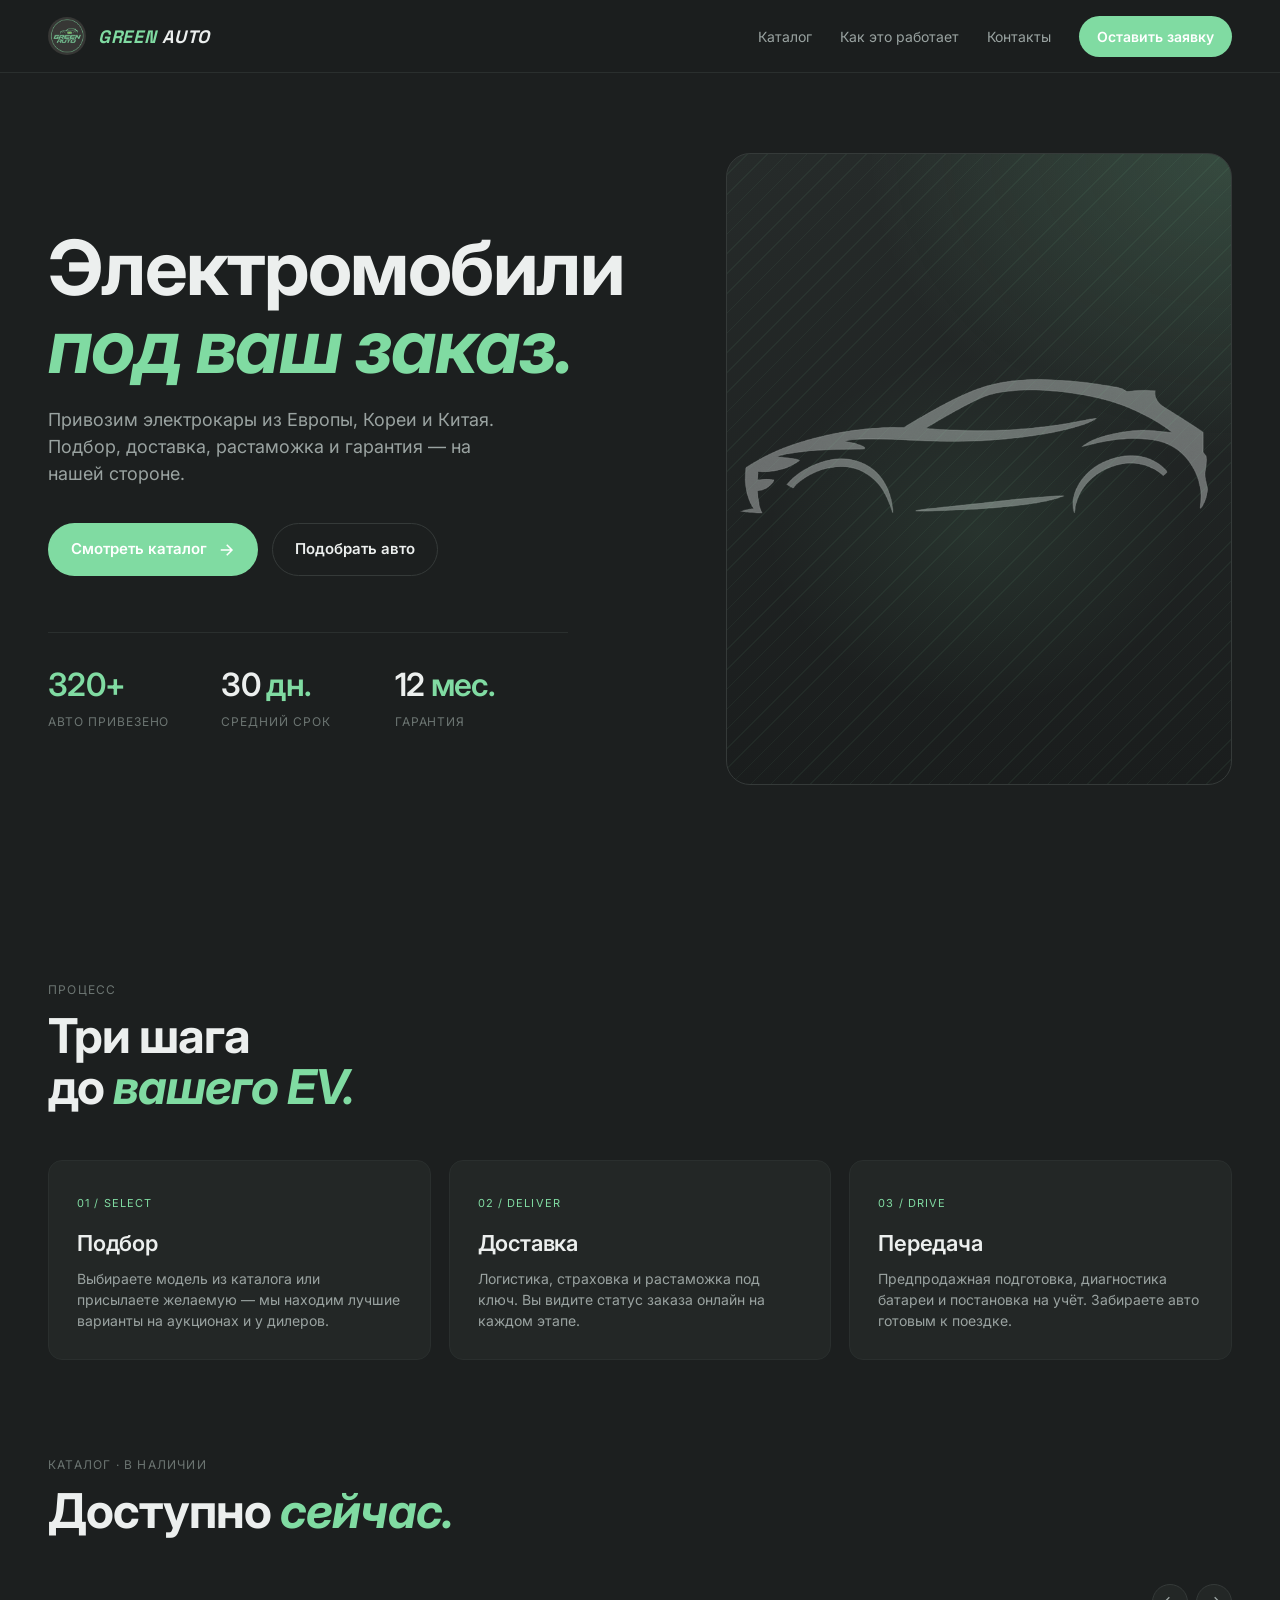
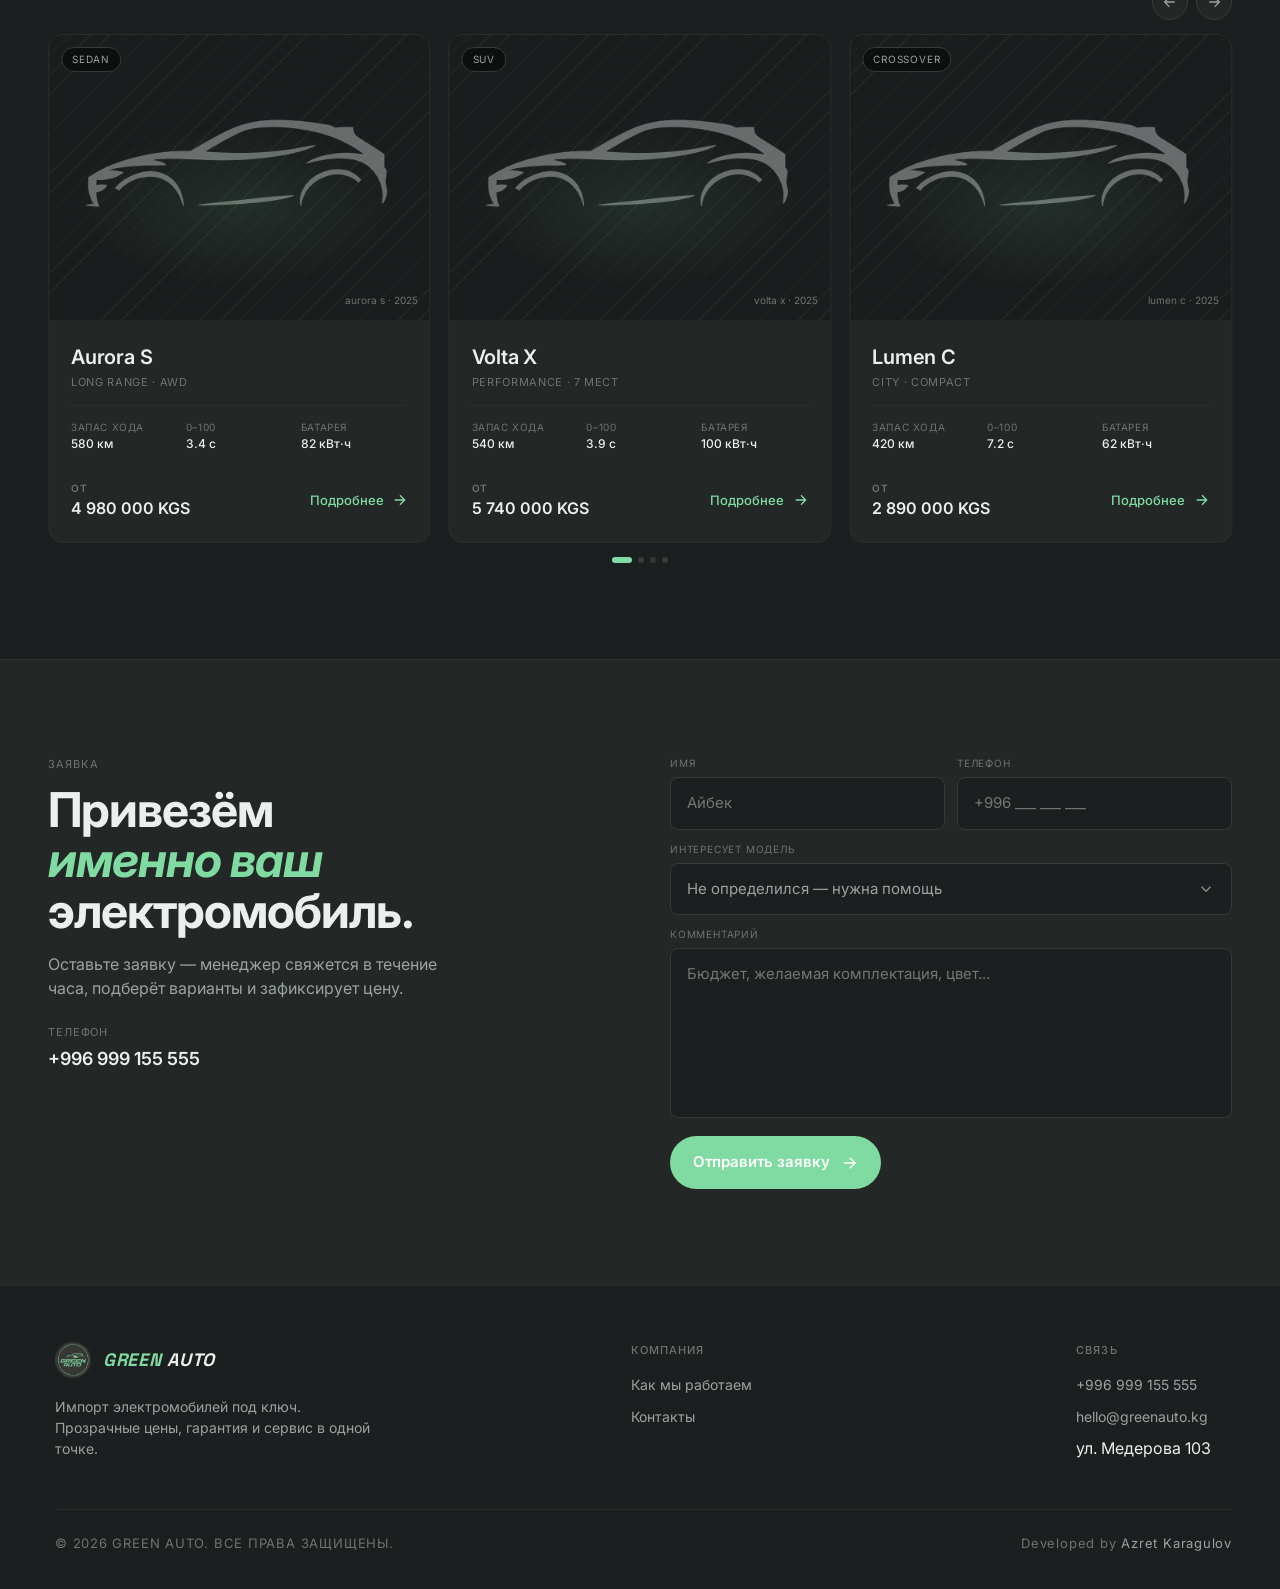
==== commit 15bae4b2: "Initial commit" ====
--- a/index.html
+++ b/index.html
@@ -370,6 +370,6 @@
     phone.addEventListener('blur', e => { if (e.target.value === '+996' || e.target.value === '+996 ') e.target.value = ''; });
   }
 </script>
-<script src="script.js"></script>
+<script src="./script.js"></script>
 </body>
 </html>
